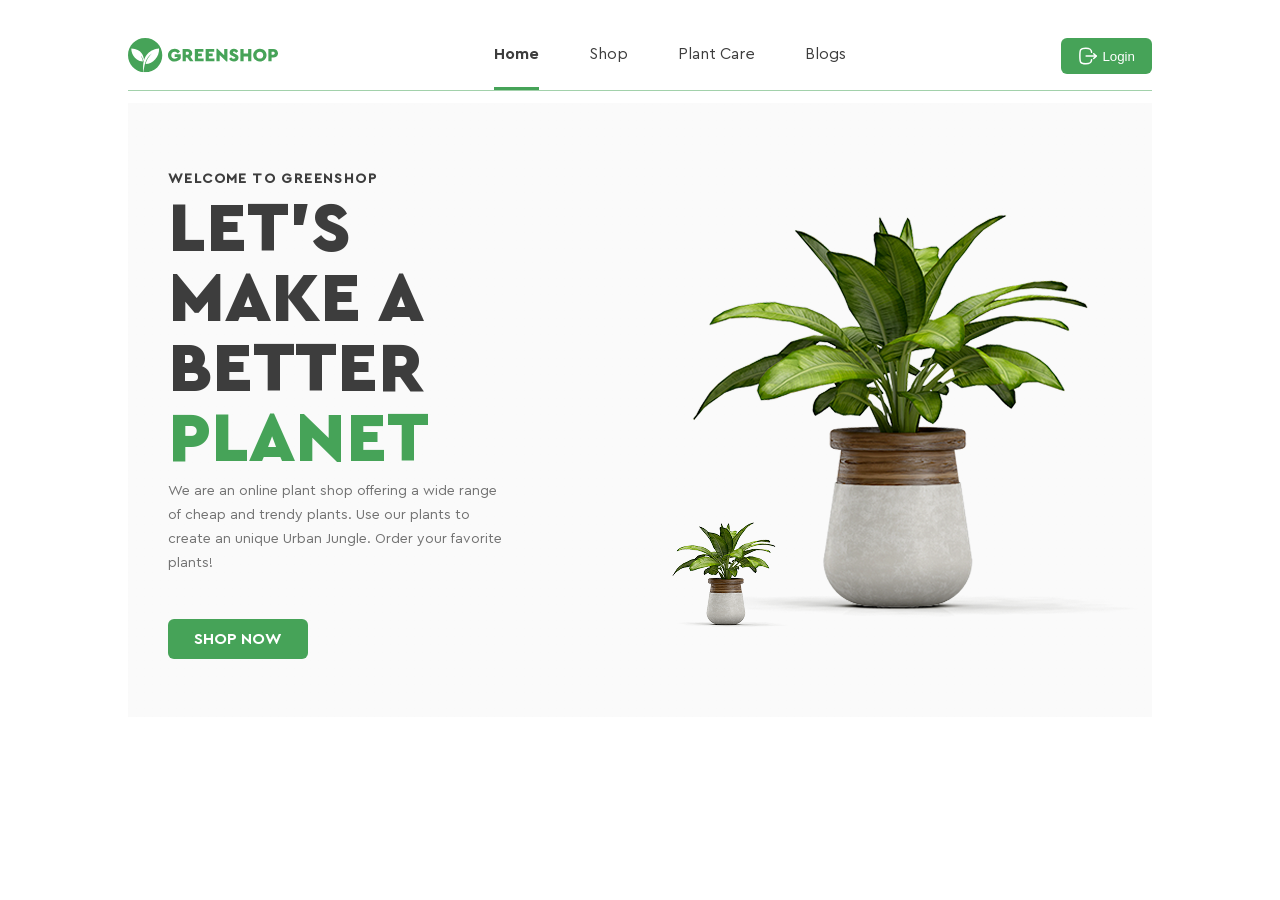
==== home.html @ bb7f1313 "hw5 new title shop" ====
<!DOCTYPE html>
<html lang="en">
<head>
    <meta charset="UTF-8">
    <meta name="viewport" content="width=device-width, initial-scale=1.0">
    <title>GreenShop</title>
    <link rel="stylesheet" href="./styles/reset.css">
    <link rel="stylesheet" href="./styles/home.css">
</head>
<body>
    <div class="container">
        <header class="header">
                    <svg xmlns="http://www.w3.org/2000/svg" width="150" height="35" viewBox="0 0 150 35" fill="none">
            <g clip-path="url(#clip0_1_1069)">
                <path d="M17.15 0C7.67748 0 0 7.67746 0 17.15C0 26.0201 6.73548 33.3175 15.3711 34.207C14.8496 29.9134 15.0436 26.4001 15.7067 23.5135C15.3347 21.7225 14.4898 19.0703 12.5734 17.1864C12.5734 17.1864 13.8348 19.0784 14.5181 21.6214C14.5181 21.6255 14.5221 21.6295 14.5221 21.6335C14.5949 21.9044 14.6596 22.1793 14.7162 22.4623C14.7283 22.527 14.7404 22.5917 14.7526 22.6604C14.8051 22.9515 14.8536 23.2426 14.886 23.5418C5.19513 22.3532 3.12921 13.6569 3.35561 10.3781C13.665 10.9482 15.7754 17.8292 16.0827 22.0985C19.4585 11.0412 30.1843 10.4024 31.0697 10.3781C31.4538 18.8763 25.1509 25.5026 17.6149 26.0807C17.6635 25.8503 17.7201 25.6198 17.7767 25.3934C17.7928 25.3247 17.813 25.26 17.8333 25.1913C17.8777 25.0296 17.9222 24.8679 17.9748 24.7061C17.995 24.6374 18.0192 24.5646 18.0394 24.4959C18.096 24.318 18.1567 24.1442 18.2173 23.9663C18.2335 23.9259 18.2456 23.8854 18.2618 23.845C18.3386 23.6348 18.4195 23.4326 18.5003 23.2305C18.5084 23.2143 18.5125 23.1941 18.5205 23.1779C18.5205 23.1779 18.5205 23.1779 18.5246 23.1779C20.4571 18.5043 24.0229 15.4439 24.0229 15.4439C17.0247 19.4868 15.8441 29.9983 15.6582 34.2231C16.1514 34.2676 16.6446 34.2999 17.15 34.2999C26.6225 34.2999 34.3 26.6225 34.3 17.15C34.3 7.67746 26.6225 0 17.15 0Z" fill="#46A358"/>
                <path d="M46.7037 10.7454C48.9718 10.7454 50.8235 11.7197 52.0242 13.4986L49.7764 15.4109C48.9718 14.287 47.9975 13.7048 46.6471 13.7048C44.5691 13.7048 43.2753 15.0713 43.2753 17.1534C43.2753 19.2719 44.6418 20.695 46.8372 20.695C48.0177 20.695 48.9556 20.2826 49.554 19.5912V19.0091H46.6673V16.2356H52.7762V20.133C52.194 21.1639 51.3693 21.9887 50.3019 22.6234C49.2346 23.242 48.0339 23.5614 46.7037 23.5614C42.9923 23.618 39.9237 20.7313 39.9763 17.1534C39.9197 13.5956 42.9923 10.6888 46.7037 10.7454Z" fill="#46A358"/>
                <path d="M61.9576 23.3316L59.168 19.4908H57.8379V23.3316H54.6157V10.9684H59.4672C62.2204 10.9684 64.2459 12.6543 64.2459 15.2215C64.2459 16.7376 63.5141 17.995 62.2972 18.7429L65.5558 23.3316H61.9576ZM57.8338 16.681H59.4833C60.3809 16.681 60.963 16.0988 60.963 15.2215C60.963 14.3442 60.3809 13.7782 59.4833 13.7782H57.8338V16.681Z" fill="#46A358"/>
                <path d="M66.8333 10.9684H75.4124V13.8712H70.0555V15.5773H73.876V18.2739H70.0555V20.4288H75.6388V23.3316H66.8333V10.9684Z" fill="#46A358"/>
                <path d="M77.6441 10.9684H86.2231V13.8712H80.8663V15.5773H84.6868V18.2739H80.8663V20.4288H86.4495V23.3316H77.6441V10.9684Z" fill="#46A358"/>
                <path d="M99.4192 10.9683V23.5579H98.3882L91.681 17.057V23.3315H88.4588V10.7419H89.4897L96.197 17.1499V10.9683H99.4192Z" fill="#46A358"/>
                <path d="M103.264 19.135C103.996 20.1094 104.764 20.7279 106.017 20.7279C106.862 20.7279 107.291 20.4288 107.291 19.8264C107.291 19.2846 107.008 19.1148 106.033 18.6822L104.76 18.1203C102.718 17.2187 101.631 16.0584 101.631 14.3927C101.631 12.2014 103.43 10.7379 105.957 10.7379C107.998 10.7379 109.442 11.7123 110.19 13.2283L108.035 14.8778C107.436 13.9803 106.874 13.5679 105.993 13.5679C105.318 13.5679 104.889 13.8307 104.889 14.3563C104.889 14.8051 105.152 15.0517 105.957 15.367L107.38 15.9654C109.535 16.867 110.545 17.9505 110.545 19.6929C110.545 22.0904 108.576 23.5539 106.009 23.5539C103.782 23.5539 101.982 22.4866 101.081 20.7805L103.264 19.135Z" fill="#46A358"/>
                <path d="M112.393 10.9684H115.615V15.4843H120.131V10.9684H123.353V23.3316H120.131V18.3871H115.615V23.3316H112.393V10.9684Z" fill="#46A358"/>
                <path d="M131.843 10.7419C135.441 10.6651 138.607 13.6084 138.53 17.1499C138.603 20.7279 135.441 23.6145 131.843 23.5579C128.229 23.6145 125.116 20.7279 125.193 17.1499C125.116 13.6084 128.229 10.6692 131.843 10.7419ZM131.859 13.7014C129.874 13.7014 128.488 15.1083 128.488 17.1499C128.488 18.1809 128.807 19.0218 129.426 19.6606C130.044 20.2791 130.869 20.5985 131.859 20.5985C133.772 20.5985 135.231 19.2118 135.231 17.1499C135.235 15.1083 133.772 13.7014 131.859 13.7014Z" fill="#46A358"/>
                <path d="M140.374 10.9684H145.226C147.979 10.9684 150.004 12.6543 150.004 15.2215C150.004 17.7524 147.926 19.4908 145.226 19.4908H143.596V23.3316H140.374V10.9684ZM145.242 16.681C146.139 16.681 146.721 16.0988 146.721 15.2215C146.721 14.3442 146.139 13.7782 145.242 13.7782H143.592V16.681H145.242Z" fill="#46A358"/>
            </g>
            <defs>
                <clipPath id="clip0_1_1069">
                <rect width="150" height="34.2999" fill="white"/>
                </clipPath>
            </defs>
            </svg>
            <menu class="menu">
                <li class="menuItem active">Home</li>
                <li class="menuItem">Shop</li>
                <li class="menuItem">Plant Care</li>
                <li class="menuItem">Blogs</li>
            </menu>
            <button class="headerbtn">
                                <svg xmlns="http://www.w3.org/2000/svg" width="20" height="20" viewBox="0 0 20 20" fill="none">
                <path d="M18.1592 10.1006H8.125" stroke="white" stroke-width="1.5" stroke-linecap="round" stroke-linejoin="round"/>
                <path d="M15.7202 7.67059L18.1602 10.1006L15.7202 12.5306" stroke="white" stroke-width="1.5" stroke-linecap="round" stroke-linejoin="round"/>
                <path d="M13.6332 6.35826C13.3582 3.37493 12.2415 2.2916 7.79985 2.2916C1.88234 2.2916 1.88234 4.2166 1.88234 9.99993C1.88234 15.7833 1.88234 17.7083 7.79985 17.7083C12.2415 17.7083 13.3582 16.6249 13.6332 13.6416" stroke="white" stroke-width="1.5" stroke-linecap="round" stroke-linejoin="round"/>
                </svg>
                Login
            </button>
        </header>
    <main class="main">
         

            <div class="hero-text">

                <h3>Welcome to GreenShop</h3>

                <h2>
                    Let’s Make a Better 
                    <span>Planet</span>
                </h2>

                <p>
                    We are an online plant shop offering a wide range of cheap and trendy plants. Use our plants to create an unique Urban Jungle. Order your favorite plants!
                </p>

                <button class="shop-btn">
                    SHOP NOW
                </button>

            </div>

            <div class="hero-image">

                <img
                    class="main-plant"
                    src="./img/01 1.png"
                    alt="plant"
                >

                <img
                    class="small-plant"
                    src="./img/01 2.png"
                    alt="small plant"
                >

            </div>

        
    </main>
    </div>
</body>
</html>
---- styles/home.css ----
@font-face {
    font-family: "CeraPro Regular";
    src: url('../fonts/CeraPro-Regular.eot'); src: url('../fonts/CeraPro-Regular.ttf'); 
}
@font-face {
    font-family: "CeraPro Medium" ;
    src: url('../fonts/CeraPro-Medium.eot'); src: url('../fonts/CeraPro-Medium.ttf'); 
}
@font-face {
    font-family: "CeraPro Bold";
    src: url('../fonts/CeraPro-Bold.eot'); src: url('../fonts/CeraPro-Bold.ttf'); 
}
@font-face {
    font-family: "CeraPro Black" ;
    src: url('../fonts/CeraPro-Black.eot'); src: url('../fonts/CeraPro-Black.ttf'); 
}


.container{
    padding: 30px 120px 52px;
}
.header{
    display: flex;
    align-items: start;
    justify-content: space-between;
    border-bottom: 1px solid rgba(70, 163, 88, 0.50);
}
.menu{
    display: flex;
    gap: 50px;
    list-style: none;
    padding: 0px;
    margin: 0px;
    
}
.menuItem{
    padding: 8px 0px 25px;
    color: #3D3D3D;
font-family: "CeraPro Regular", sans-serif;
border-bottom: 3px solid transparent;


}
.active{
    font-family: "CeraPro Bold", sans-serif;
    border-color: #46A358;
}
.headerbtn{
    background: #46A358;
    color: #fff;
    border-radius: 6px;
    display: flex;
    align-items: center;
    gap: 4px;
    padding: 8px 17px;
    border: none;
}
.main{
    margin-top: 12px;
    
    background: linear-gradient(98deg, rgba(245, 245, 245, 0.50) -23.46%, rgba(245, 245, 245, 0.50) 107.51%);
            display: flex;
            justify-content: space-between;
            align-items: center;
    
}
    


        .hero-text{
            flex: 1;
            padding: 68px 93px 58px 40px;
           
            
        }

        .hero-text h3{
                        color: #3D3D3D;
            font-family: "CeraPro Medium",sans-serif;;
            font-size: 14px;
            font-style: normal;
            line-height: 16px; /* 114.286% */
            letter-spacing: 1.4px;
            text-transform: uppercase;
            margin: 0px;
        }

        .hero-text h2{
                        color: #3D3D3D;
            font-family: "CeraPro Black",sans-serif;;
            font-size: 70px;
            font-style: normal;
            line-height: 70px; /* 100% */
            text-transform: uppercase;
            margin: 0px;
            margin-top: 7px;
        }

        .hero-text span{
                        color: #46A358;
            font-family: "CeraPro Black",sans-serif;;
            font-size: 70px;
            font-style: normal;
            line-height: 70px;
            text-transform: uppercase;
            
        }

        .hero-text p{
                        color: #727272;
            font-family: "CeraPro Regular",sans-serif;;
            font-size: 14px;
            font-style: normal;
            line-height: 24px; /* 171.429% */
            margin: 0px;
            margin-top: 5px;
        }

        .shop-btn{
            border-radius: 6px;            
            background: #46A358;
            color: #FFF;
            font-family: "CeraPro Bold";
            font-size: 16px;
            font-style: normal;
            line-height: 20px; /* 125% */
            text-transform: uppercase;
            border: none;
            margin-top: 44px;
            padding: 10px 26px;
        }

        .hero-image{
            position: relative;
        }

        .main-plant{
            padding-left: 40px;
        }

        .small-plant{
            position: absolute;
            bottom: 0;
            left: 0;
            padding-left: 55px;
        }
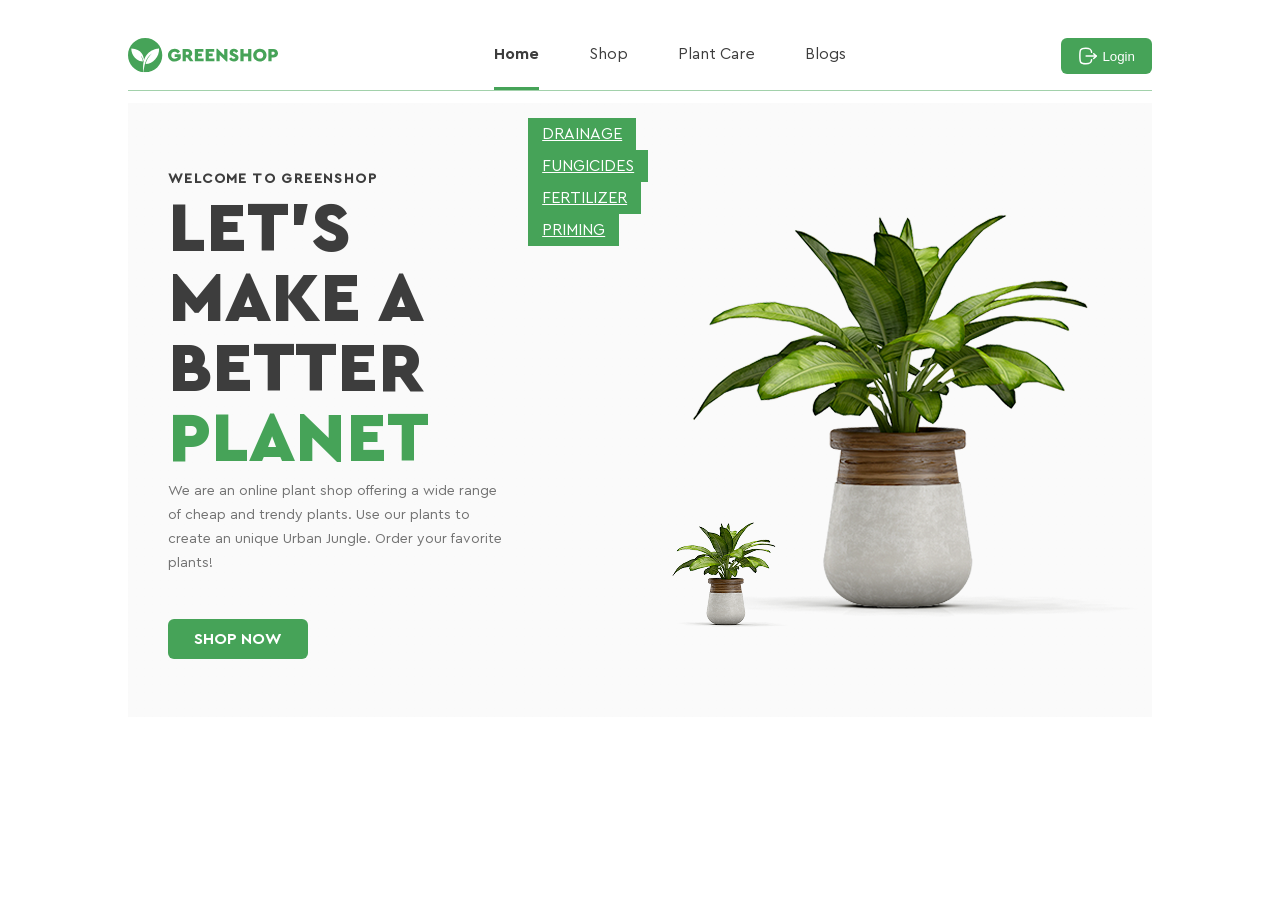
==== commit 4a208d1a: "hw8 fix task 9 and working task 10" ====
--- a/home.html
+++ b/home.html
@@ -32,7 +32,14 @@
             <menu class="menu">
                 <li class="menuItem active">Home</li>
                 <li class="menuItem">Shop</li>
-                <li class="menuItem">Plant Care</li>
+                <li class="menuItem">Plant Care
+                    <ul class="sublist">
+                        <li class="sublistItem"><a href="">Drainage</a></li>
+                        <li class="sublistItem"><a href="">Fungicides</a></li>
+                        <li class="sublistItem"><a href="">Fertilizer</a></li>
+                        <li class="sublistItem"><a href="">Priming</a></li>
+                    </ul>
+                </li>
                 <li class="menuItem">Blogs</li>
             </menu>
             <button class="headerbtn">
--- a/styles/home.css
+++ b/styles/home.css
@@ -38,12 +38,30 @@
     color: #3D3D3D;
 font-family: "CeraPro Regular", sans-serif;
 border-bottom: 3px solid transparent;
+position: relative;
 
 
 }
 .active{
     font-family: "CeraPro Bold", sans-serif;
     border-color: #46A358;
+}
+.sublistItem > a{
+    padding: 8px 14px;
+    background-color: #46A358;
+    text-transform: uppercase;
+    color: #FFF;
+    display: inline-block;
+}
+.sublist {
+    position: absolute;
+    right: 50%;
+    top: 100%;
+    padding-top: 15px;
+    z-index: 2;
+    padding-left: 0;
+    min-width: 188px;
+    align-items: center;
 }
 .headerbtn{
     background: #46A358;
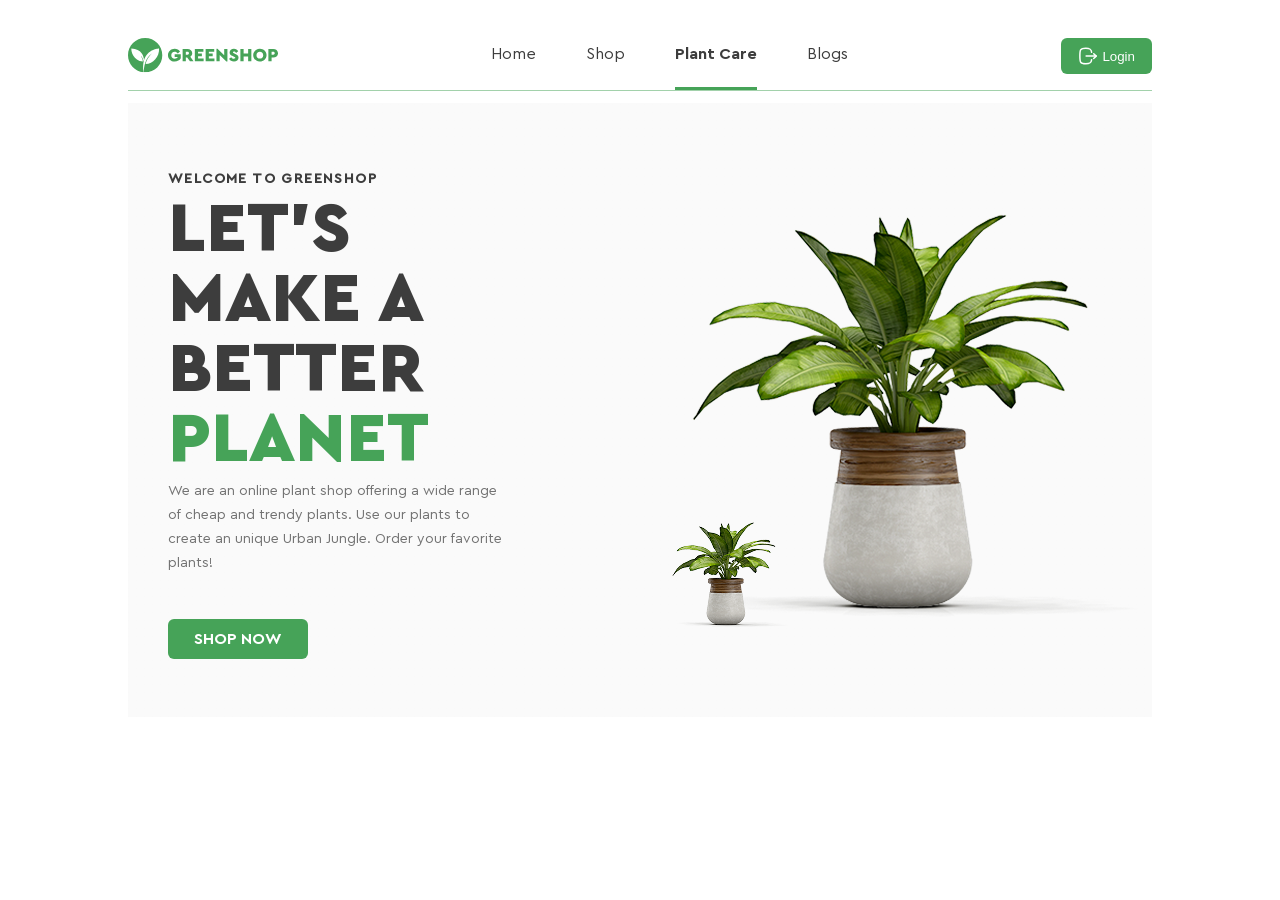
==== commit 61cb7517: "hw8  task 10" ====
--- a/home.html
+++ b/home.html
@@ -6,6 +6,9 @@
     <title>GreenShop</title>
     <link rel="stylesheet" href="./styles/reset.css">
     <link rel="stylesheet" href="./styles/home.css">
+        <link rel="preconnect" href="https://fonts.googleapis.com">
+        <link rel="preconnect" href="https://fonts.gstatic.com" crossorigin>
+        <link href="https://fonts.googleapis.com/css2?family=Encode+Sans+Expanded:wght@100;200;300;400;500;600;700;800;900&display=swap" rel="stylesheet">
 </head>
 <body>
     <div class="container">
@@ -30,14 +33,39 @@
             </defs>
             </svg>
             <menu class="menu">
-                <li class="menuItem active">Home</li>
+                <li class="menuItem">Home</li>
                 <li class="menuItem">Shop</li>
-                <li class="menuItem">Plant Care
+                <li class="menuItem active">Plant Care
                     <ul class="sublist">
                         <li class="sublistItem"><a href="">Drainage</a></li>
                         <li class="sublistItem"><a href="">Fungicides</a></li>
                         <li class="sublistItem"><a href="">Fertilizer</a></li>
-                        <li class="sublistItem"><a href="">Priming</a></li>
+                        <li class="sublistItem has-flyout">
+
+                        <a href="" class="priming-link">
+                            Priming
+
+                            <span class="icon">
+                                                                <svg class="icon-default" xmlns="http://www.w3.org/2000/svg" width="6" height="10" viewBox="0 0 6 10" fill="none">
+                                <path d="M0.175481 0.945805C-0.0577829 0.730097 -0.0585955 0.379612 0.173666 0.162973C0.384812 -0.0339699 0.715893 -0.0524979 0.949599 0.107825L1.01657 0.161288L5.82452 4.60737C6.03721 4.80406 6.05656 5.11265 5.88256 5.32969L5.82455 5.39186L1.01661 9.83868C0.783363 10.0544 0.405981 10.0537 0.1737 9.83706C-0.0374635 9.64013 -0.0560146 9.33257 0.117598 9.1162L0.175446 9.05423L4.55905 4.99941L0.175481 0.945805Z" fill="#3D3D3D"/>
+                                </svg>
+
+                                                                <svg class="icon-active" xmlns="http://www.w3.org/2000/svg" width="6" height="10" viewBox="0 0 6 10" fill="none">
+                                <path d="M5.82452 9.0542C6.05778 9.2699 6.0586 9.62039 5.82633 9.83703C5.61519 10.034 5.28411 10.0525 5.0504 9.89217L4.98343 9.83871L0.17548 5.39263C-0.0372109 5.19594 -0.0565596 4.88735 0.117444 4.67031L0.175446 4.60814L4.98339 0.16132C5.21664 -0.0544048 5.59402 -0.0536792 5.8263 0.162941C6.03746 0.359869 6.05601 0.667429 5.8824 0.883799L5.82455 0.945772L1.44095 5.00059L5.82452 9.0542Z" fill="white"/>
+                                </svg>
+                            </span>
+                        </a>
+
+                        <ul class="flyout">
+                            <li><a href="">Universal</a></li>
+                            <li><a href="">For Ficus</a></li>
+                            <li><a href="">For Cacti</a></li>
+                            <li><a href="">For Citrus</a></li>
+                            <li><a href="">For those in bloom</a></li>
+                            <li><a href="">For Orchids</a></li>
+                        </ul>
+
+                </li>
                     </ul>
                 </li>
                 <li class="menuItem">Blogs</li>
--- a/styles/home.css
+++ b/styles/home.css
@@ -36,33 +36,121 @@
 .menuItem{
     padding: 8px 0px 25px;
     color: #3D3D3D;
-font-family: "CeraPro Regular", sans-serif;
-border-bottom: 3px solid transparent;
-position: relative;
-
-
-}
-.active{
+    font-family: "CeraPro Regular", sans-serif;
+    border-bottom: 3px solid transparent;
+    position: relative;
+}
+.menuItem.active{
     font-family: "CeraPro Bold", sans-serif;
     border-color: #46A358;
 }
+.encode-sans-expanded-regular {
+  font-family: "Encode Sans Expanded", sans-serif;
+  font-weight: 400;
+  font-style: normal;
+}
+.sublistItem,.flyout a{
+    font-family: "CeraPro Regular", sans-serif;
+    text-transform: none;
+    font-family: "Encode Sans Expanded", sans-serif;
+  font-weight: 400;
+}
 .sublistItem > a{
     padding: 8px 14px;
-    background-color: #46A358;
+    background-color: #EDF6EE;
     text-transform: uppercase;
-    color: #FFF;
+    color: #3D3D3D;
     display: inline-block;
+    min-width: 188px;
+    max-height: 35px;
+    text-decoration: none;
+    text-transform: none;
+}
+.sublistItem a {
+    display: flex;
+    align-items: center;
+    justify-content: space-between;
+    gap: 88px;
 }
 .sublist {
     position: absolute;
-    right: 50%;
+    left: 50%;
+    transform: translateX(-50%);
     top: 100%;
-    padding-top: 15px;
+    padding-top: 12px;
     z-index: 2;
     padding-left: 0;
-    min-width: 188px;
-    align-items: center;
-}
+    display: none;
+    
+}
+li, a{
+    cursor: pointer;
+}
+.menuItem:hover > .sublist{
+    display: block;
+}
+
+.priming-link{
+    display:flex;
+    justify-content:space-between;
+    align-items:center;
+    gap:88px;
+    min-width:188px;
+    padding:8px 14px;
+    background-color: #EDF6EE;
+    color:#3D3D3D;
+}
+
+
+
+.has-flyout:hover > .priming-link{
+    background: #1A712A;
+    color:#FFFFFF;
+    /* font-family:"CeraPro Bold"; */
+    font-family: "Encode Sans Expanded", sans-serif;
+  font-weight: 700;
+  font-style: normal;
+}
+.has-flyout{
+    position:relative;
+}
+
+.flyout{
+    position:absolute;
+    left:100%;
+    top:0;
+    transform: translateY(-50%);
+    display:none;
+    padding-left:2px;
+    list-style:none;
+}
+
+.has-flyout:hover > .flyout{
+    display:block;
+}
+
+.flyout a{
+    display:block;
+    min-width:160px;
+    padding:8px 14px;
+    background-color: #EDF6EE;
+    color:#3D3D3D;
+    text-decoration: none;
+}
+
+.icon-active{
+    display:none;
+}
+.has-flyout:hover .icon-default{
+    display:none;
+}
+
+.has-flyout:hover .icon-active{
+    display:inline-block;
+}
+
+
+
 .headerbtn{
     background: #46A358;
     color: #fff;
